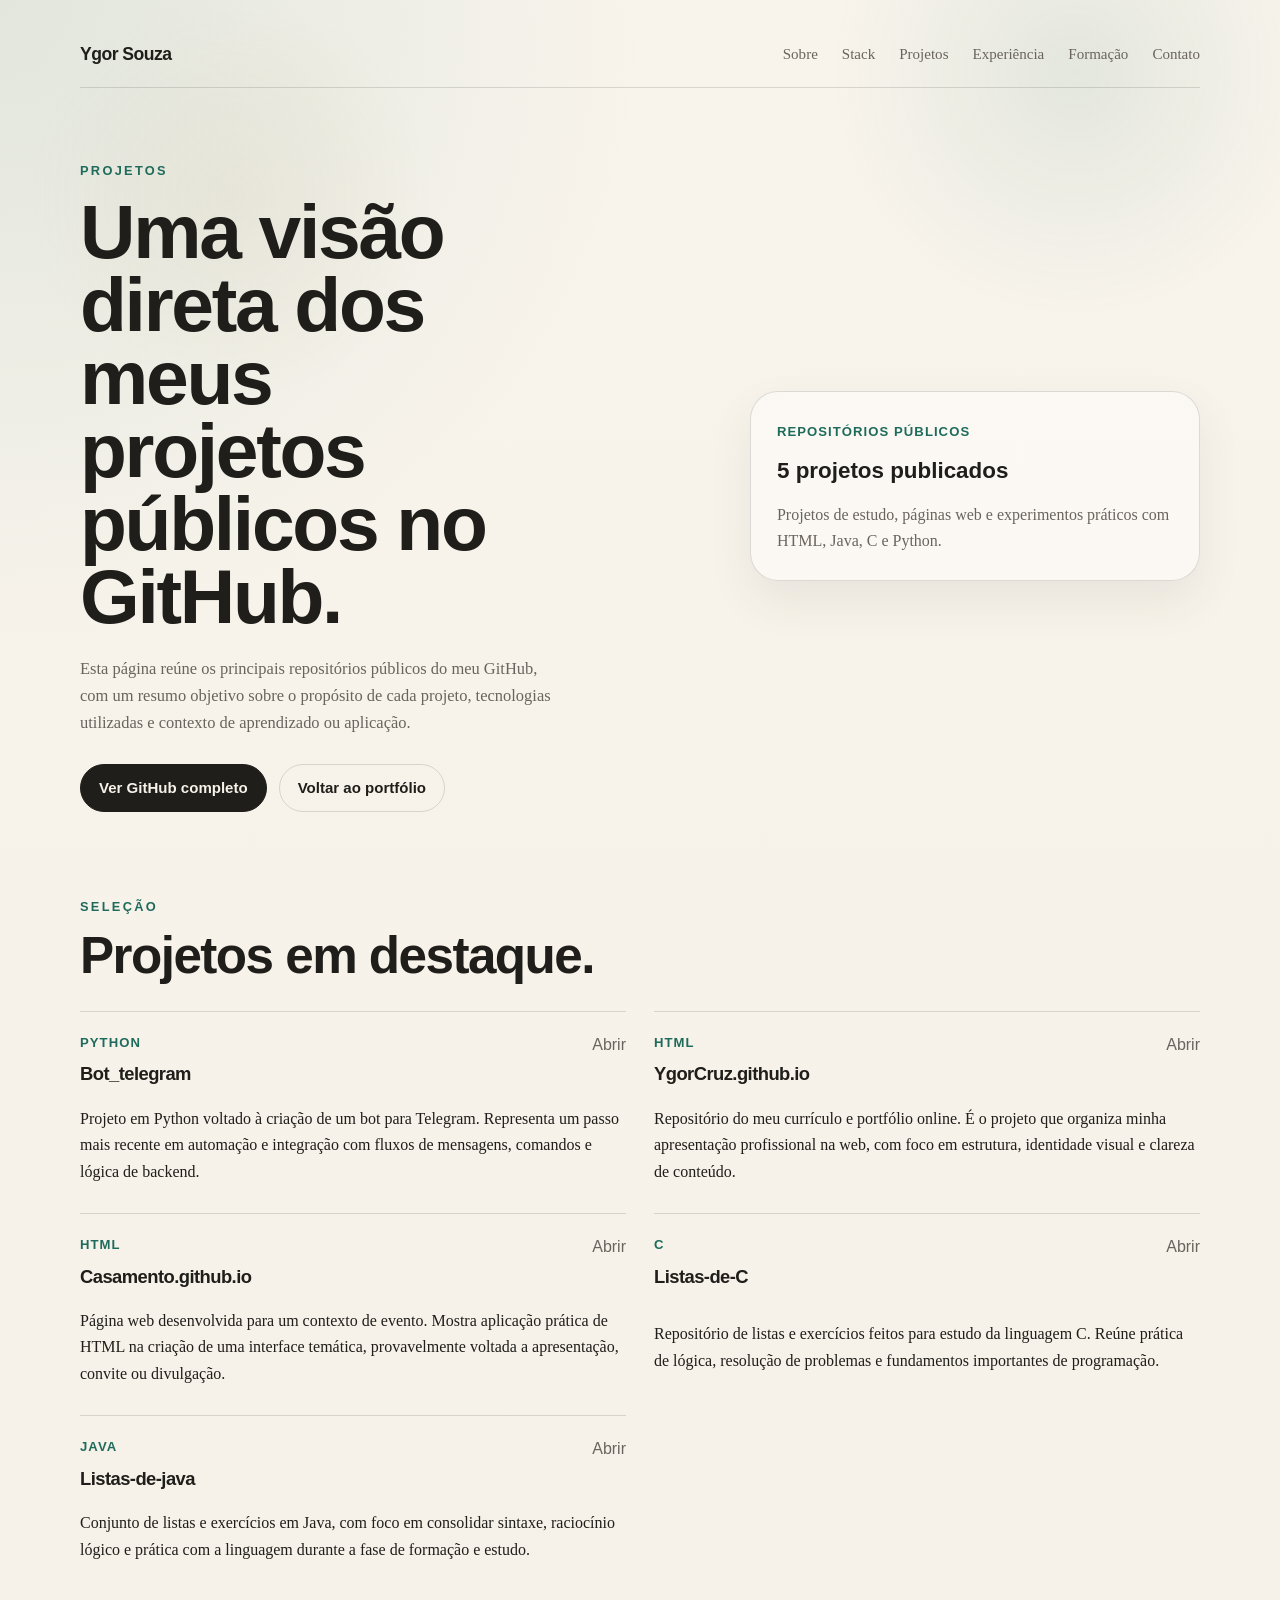
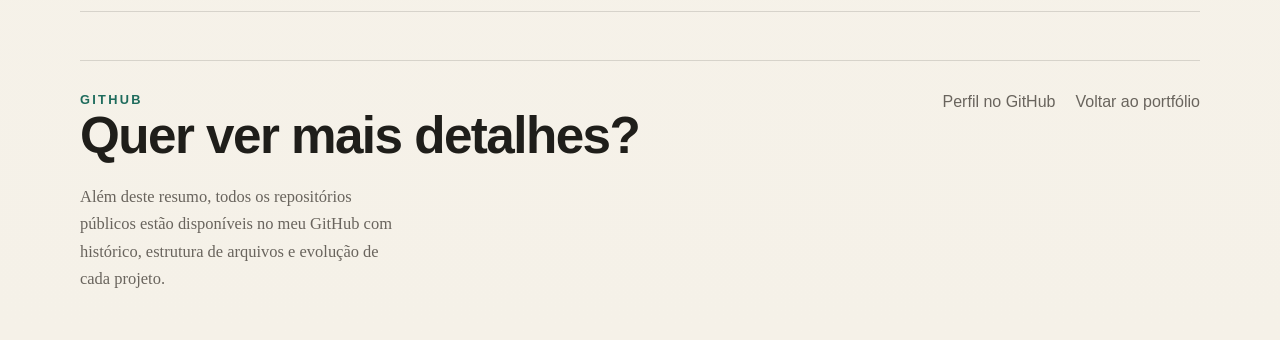
==== projetos.html @ bd63c263 "Autualização de portifólio, sem utilização de framework bootstrap e nova identidade visual" ====
<!DOCTYPE html>
<html lang="pt-BR">
<head>
    <meta charset="UTF-8">
    <meta name="viewport" content="width=device-width, initial-scale=1.0">
    <meta name="description" content="Projetos públicos de Ygor da Cruz B. Souza no GitHub, com foco em prática, estudos e desenvolvimento web.">
    <title>Projetos | Ygor da Cruz B. Souza</title>
    <link rel="icon" type="image/svg+xml" href="Img/favicon.svg">
    <link rel="stylesheet" href="Css/Style.css">
</head>
<body>
    <div class="page-accent" aria-hidden="true"></div>

    <!-- Navegação reaproveitada para manter consistência entre as páginas. -->
    <header class="site-header">
        <div class="shell nav-shell">
            <a class="brand reveal" href="index.html#inicio">Ygor Souza</a>
            <nav class="site-nav reveal reveal-delay-1" aria-label="Navegação principal">
                <a href="index.html#sobre">Sobre</a>
                <a href="index.html#stack">Stack</a>
                <a href="projects.html">Projetos</a>
                <a href="index.html#experiencia">Experiência</a>
                <a href="index.html#formacao">Formação</a>
                <a href="index.html#contato">Contato</a>
            </nav>
        </div>
    </header>

    <main id="inicio">
        <!-- Hero da página de projetos com contexto e atalhos principais. -->
        <section class="hero shell projects-hero">
            <div class="hero-copy">
                <p class="eyebrow reveal">Projetos</p>
                <h1 class="reveal reveal-delay-1">Uma visão direta dos meus projetos públicos no GitHub.</h1>
                <p class="lead reveal reveal-delay-2">
                    Esta página reúne os principais repositórios públicos do meu GitHub, com um resumo objetivo sobre o
                    propósito de cada projeto, tecnologias utilizadas e contexto de aprendizado ou aplicação.
                </p>

                <div class="hero-actions reveal reveal-delay-3">
                    <a class="button primary" href="https://github.com/YgorCruz" target="_blank" rel="noopener noreferrer">Ver GitHub completo</a>
                    <a class="button ghost" href="index.html">Voltar ao portfólio</a>
                </div>
            </div>

            <div class="hero-media reveal reveal-delay-2">
                <div class="project-summary">
                    <span>Repositórios públicos</span>
                    <strong>5 projetos publicados</strong>
                    <p>Projetos de estudo, páginas web e experimentos práticos com HTML, Java, C e Python.</p>
                </div>
            </div>
        </section>

        <!-- Grade com os repositórios públicos resumidos manualmente. -->
        <section class="section shell" id="projetos-lista">
            <div class="section-head reveal">
                <p class="eyebrow">Seleção</p>
                <h2>Projetos em destaque.</h2>
            </div>

            <div class="project-grid">
                <article class="project-card reveal reveal-delay-1">
                    <div class="project-top">
                        <div>
                            <p class="project-meta">Python</p>
                            <h3>Bot_telegram</h3>
                        </div>
                        <a class="project-link" href="https://github.com/YgorCruz/Bot_telegram" target="_blank" rel="noopener noreferrer">Abrir</a>
                    </div>
                    <p>
                        Projeto em Python voltado à criação de um bot para Telegram. Representa um passo mais recente em
                        automação e integração com fluxos de mensagens, comandos e lógica de backend.
                    </p>
                </article>

                <article class="project-card reveal reveal-delay-2">
                    <div class="project-top">
                        <div>
                            <p class="project-meta">HTML</p>
                            <h3>YgorCruz.github.io</h3>
                        </div>
                        <a class="project-link" href="https://github.com/YgorCruz/YgorCruz.github.io" target="_blank" rel="noopener noreferrer">Abrir</a>
                    </div>
                    <p>
                        Repositório do meu currículo e portfólio online. É o projeto que organiza minha apresentação
                        profissional na web, com foco em estrutura, identidade visual e clareza de conteúdo.
                    </p>
                </article>

                <article class="project-card reveal reveal-delay-3">
                    <div class="project-top">
                        <div>
                            <p class="project-meta">HTML</p>
                            <h3>Casamento.github.io</h3>
                        </div>
                        <a class="project-link" href="https://github.com/YgorCruz/Casamento.github.io" target="_blank" rel="noopener noreferrer">Abrir</a>
                    </div>
                    <p>
                        Página web desenvolvida para um contexto de evento. Mostra aplicação prática de HTML na criação
                        de uma interface temática, provavelmente voltada a apresentação, convite ou divulgação.
                    </p>
                </article>

                <article class="project-card reveal reveal-delay-1">
                    <div class="project-top">
                        <div>
                            <p class="project-meta">C</p>
                            <h3>Listas-de-C</h3>
                        </div>
                        <a class="project-link" href="https://github.com/YgorCruz/Listas-de-C" target="_blank" rel="noopener noreferrer">Abrir</a>
                    </div>
                    <p>
                        Repositório de listas e exercícios feitos para estudo da linguagem C. Reúne prática de lógica,
                        resolução de problemas e fundamentos importantes de programação.
                    </p>
                </article>

                <article class="project-card reveal reveal-delay-2">
                    <div class="project-top">
                        <div>
                            <p class="project-meta">Java</p>
                            <h3>Listas-de-java</h3>
                        </div>
                        <a class="project-link" href="https://github.com/YgorCruz/Listas-de-java" target="_blank" rel="noopener noreferrer">Abrir</a>
                    </div>
                    <p>
                        Conjunto de listas e exercícios em Java, com foco em consolidar sintaxe, raciocínio lógico e
                        prática com a linguagem durante a fase de formação e estudo.
                    </p>
                </article>
            </div>
        </section>

        <!-- Fechamento com link para o perfil completo no GitHub. -->
        <section class="section shell">
            <div class="contact reveal">
                <div>
                    <p class="eyebrow">GitHub</p>
                    <h2>Quer ver mais detalhes?</h2>
                    <p class="lead compact">
                        Além deste resumo, todos os repositórios públicos estão disponíveis no meu GitHub com histórico,
                        estrutura de arquivos e evolução de cada projeto.
                    </p>
                </div>

                <div class="contact-links">
                    <a href="https://github.com/YgorCruz" target="_blank" rel="noopener noreferrer">Perfil no GitHub</a>
                    <a href="index.html">Voltar ao portfólio</a>
                </div>
            </div>
        </section>
    </main>

    <script src="Js/main.js"></script>
</body>
</html>
---- Css/Style.css ----
:root {
    /* Tokens visuais centrais usados nas duas páginas. */
    --bg: #f5f1e8;
    --surface: rgba(255, 255, 255, 0.72);
    --surface-strong: rgba(255, 255, 255, 0.9);
    --text: #1f1e1a;
    --muted: #69645d;
    --line: rgba(31, 30, 26, 0.14);
    --accent: #1e6b5c;
    --accent-soft: rgba(30, 107, 92, 0.12);
    --shadow: 0 20px 45px rgba(63, 52, 35, 0.08);
    --radius-lg: 28px;
    --radius-md: 18px;
    --radius-sm: 12px;
    --content: 1120px;
}

* {
    box-sizing: border-box;
    margin: 0;
    padding: 0;
}

html {
    scroll-behavior: smooth;
}

body {
    background:
        radial-gradient(circle at top left, rgba(30, 107, 92, 0.1), transparent 28%),
        linear-gradient(180deg, #f8f4ec 0%, var(--bg) 100%);
    color: var(--text);
    font-family: Georgia, "Times New Roman", serif;
    line-height: 1.65;
}

body::selection {
    background: rgba(30, 107, 92, 0.16);
}

a {
    color: inherit;
    text-decoration: none;
}

img {
    display: block;
    max-width: 100%;
}

.page-accent {
    /* Camada decorativa fixa para evitar fundo totalmente plano. */
    position: fixed;
    inset: 0;
    pointer-events: none;
    background:
        radial-gradient(circle at 84% 8%, rgba(30, 107, 92, 0.09), transparent 18%),
        radial-gradient(circle at 18% 22%, rgba(176, 146, 92, 0.08), transparent 16%);
    z-index: -1;
}

.shell {
    width: min(var(--content), calc(100% - 40px));
    margin: 0 auto;
}

.site-header {
    padding: 22px 0 0;
}

.nav-shell {
    display: flex;
    justify-content: space-between;
    align-items: center;
    gap: 18px;
    padding: 18px 0;
    border-bottom: 1px solid var(--line);
}

.brand,
h1,
h2,
h3 {
    font-family: "Trebuchet MS", "Gill Sans", sans-serif;
    letter-spacing: -0.03em;
}

.brand {
    font-size: 1.1rem;
    font-weight: 700;
}

.site-nav {
    display: flex;
    flex-wrap: wrap;
    gap: 10px 24px;
    color: var(--muted);
    font-size: 0.94rem;
}

.site-nav a {
    position: relative;
}

.site-nav a::after,
.contact-links a::after {
    content: "";
    position: absolute;
    left: 0;
    bottom: -4px;
    width: 100%;
    height: 1px;
    background: currentColor;
    transform: scaleX(0);
    transform-origin: left;
    transition: transform 0.24s ease;
}

.site-nav a:hover::after,
.site-nav a:focus-visible::after,
.contact-links a:hover::after,
.contact-links a:focus-visible::after {
    transform: scaleX(1);
}

.hero {
    /* A hero quebra para uma coluna em telas menores para evitar sobreposição. */
    display: grid;
    grid-template-columns: minmax(0, 1.1fr) minmax(280px, 0.8fr);
    gap: clamp(28px, 4vw, 54px);
    align-items: center;
    padding: 72px 0 36px;
}

.hero-copy,
.hero-media,
.copy-block,
.education-block,
.stack-group {
    min-width: 0;
}

.eyebrow {
    color: var(--accent);
    font-family: "Trebuchet MS", "Gill Sans", sans-serif;
    font-size: 0.8rem;
    font-weight: 700;
    letter-spacing: 0.18em;
    text-transform: uppercase;
}

h1 {
    max-width: 11ch;
    margin-top: 14px;
    font-size: clamp(2.8rem, 6vw, 5.4rem);
    line-height: 0.95;
}

h2 {
    font-size: clamp(2rem, 4vw, 3.4rem);
    line-height: 1;
}

h3 {
    font-size: 1.15rem;
}

.lead {
    max-width: 58ch;
    margin-top: 22px;
    color: var(--muted);
    font-size: 1.03rem;
}

.lead.compact {
    max-width: 40ch;
}

.hero-actions {
    display: flex;
    flex-wrap: wrap;
    gap: 12px;
    margin-top: 28px;
}

.button {
    display: inline-flex;
    align-items: center;
    justify-content: center;
    min-height: 48px;
    padding: 0 18px;
    border-radius: 999px;
    border: 1px solid var(--line);
    font-family: "Trebuchet MS", "Gill Sans", sans-serif;
    font-size: 0.94rem;
    font-weight: 700;
    transition: transform 0.22s ease, background-color 0.22s ease, border-color 0.22s ease;
}

.button:hover,
.button:focus-visible {
    transform: translateY(-2px);
}

.button.primary {
    background: var(--text);
    border-color: var(--text);
    color: #f7f2e9;
}

.button.ghost {
    background: transparent;
}

.hero-media {
    position: relative;
}

.hero-copy h1,
.hero-copy .lead,
.hero-copy .hero-actions {
    position: relative;
    z-index: 1;
}

.portrait-wrap {
    overflow: hidden;
    border-radius: var(--radius-lg);
    background: #ddd5c9;
    box-shadow: var(--shadow);
    width: 100%;
}

.portrait {
    width: 100%;
    aspect-ratio: 0.92 / 1.08;
    object-fit: cover;
    object-position: center top;
}

.hero-note {
    max-width: 280px;
    margin-top: 18px;
    margin-left: auto;
    padding-top: 16px;
    border-top: 1px solid var(--line);
    color: var(--muted);
}

.hero-note span,
.fact-label,
.muted,
.stack-group li span,
.entry-list span {
    color: var(--muted);
}

.hero-note strong {
    display: block;
    margin-top: 6px;
    color: var(--text);
    font-family: "Trebuchet MS", "Gill Sans", sans-serif;
}

.project-summary {
    /* Caixa resumida usada no topo da página de projetos. */
    padding: 26px;
    border: 1px solid var(--line);
    border-radius: var(--radius-lg);
    background: rgba(255, 255, 255, 0.45);
    box-shadow: var(--shadow);
}

.project-summary span,
.project-meta {
    color: var(--accent);
    font-family: "Trebuchet MS", "Gill Sans", sans-serif;
    font-size: 0.82rem;
    font-weight: 700;
    letter-spacing: 0.08em;
    text-transform: uppercase;
}

.project-summary strong {
    display: block;
    margin-top: 8px;
    font-family: "Trebuchet MS", "Gill Sans", sans-serif;
    font-size: 1.4rem;
}

.project-summary p {
    margin-top: 12px;
    color: var(--muted);
}

.section {
    padding: 48px 0;
    scroll-margin-top: 60px;
}

.section + .section {
    border-top: 1px solid var(--line);
}

.section-head {
    margin-bottom: 30px;
}

.section-head h2 {
    margin-top: 12px;
}

.two-column {
    display: grid;
    grid-template-columns: minmax(0, 1.2fr) minmax(280px, 0.8fr);
    gap: 44px;
}

.copy-block p {
    max-width: 62ch;
}

.copy-block p + p {
    margin-top: 16px;
}

.fact-block,
.stack-group ul,
.entry-list {
    list-style: none;
}

.fact-block {
    display: grid;
    gap: 22px;
    align-content: start;
}

.fact-block li,
.timeline-item,
.stack-group li,
.entry-list li,
.contact {
    border-top: 1px solid var(--line);
}

.fact-block li {
    padding-top: 18px;
}

.fact-block li:first-child,
.timeline-item:first-child,
.stack-group li:first-child,
.entry-list li:first-child {
    padding-top: 0;
    border-top: 0;
}

.fact-block strong,
.stack-group li strong {
    display: block;
    margin-top: 4px;
    font-family: "Trebuchet MS", "Gill Sans", sans-serif;
}

.stack-grid {
    display: grid;
    grid-template-columns: repeat(2, minmax(0, 1fr));
    gap: 28px;
}

/* Cards usados apenas na listagem de projetos. */
.project-grid {
    display: grid;
    grid-template-columns: repeat(2, minmax(0, 1fr));
    gap: 28px;
}

.stack-group h3 {
    margin-bottom: 18px;
}

.project-card {
    display: grid;
    gap: 16px;
    padding-top: 20px;
    border-top: 1px solid var(--line);
}

.project-top {
    display: flex;
    justify-content: space-between;
    align-items: flex-start;
    gap: 16px;
}

.project-top h3 {
    margin-top: 6px;
}

.project-link {
    position: relative;
    color: var(--muted);
    font-family: "Trebuchet MS", "Gill Sans", sans-serif;
    white-space: nowrap;
}

.project-link::after {
    content: "";
    position: absolute;
    left: 0;
    bottom: -4px;
    width: 100%;
    height: 1px;
    background: currentColor;
    transform: scaleX(0);
    transform-origin: left;
    transition: transform 0.24s ease;
}

.project-link:hover::after,
.project-link:focus-visible::after {
    transform: scaleX(1);
}

.stack-group li {
    display: flex;
    justify-content: space-between;
    gap: 18px;
    padding: 14px 0;
}

.stack-group li strong {
    margin-top: 0;
    text-align: right;
    font-size: 0.96rem;
    font-weight: 700;
}

.timeline {
    /* A timeline usa duas colunas no desktop e colapsa no mobile. */
    display: grid;
}

.timeline-item {
    display: grid;
    grid-template-columns: 160px minmax(0, 1fr);
    gap: 24px;
    padding: 22px 0;
}

.timeline-year {
    color: var(--accent);
    font-family: "Trebuchet MS", "Gill Sans", sans-serif;
    font-weight: 700;
}

.timeline-item h3 {
    margin-bottom: 4px;
}

.entry-list li {
    display: grid;
    gap: 4px;
    padding: 16px 0;
}

.entry-list small {
    color: var(--accent);
}

.contact {
    display: grid;
    grid-template-columns: minmax(0, 1fr) auto;
    gap: 28px;
    padding-top: 28px;
}

.contact-links {
    display: flex;
    flex-wrap: wrap;
    align-content: start;
    justify-content: flex-end;
    gap: 12px 20px;
    font-family: "Trebuchet MS", "Gill Sans", sans-serif;
}

.contact-links a {
    position: relative;
    color: var(--muted);
}

@media (max-width: 1100px) {
    .hero {
        grid-template-columns: 1fr;
        align-items: start;
    }

    .hero-media {
        max-width: 560px;
    }

    h1 {
        max-width: 100%;
    }
}

.reveal {
    /* Estado inicial das animações observadas pelo IntersectionObserver. */
    opacity: 0;
    transform: translateY(28px);
    transition: opacity 0.8s ease, transform 0.8s ease;
}

.reveal-delay-1 {
    transition-delay: 0.08s;
}

.reveal-delay-2 {
    transition-delay: 0.16s;
}

.reveal-delay-3 {
    transition-delay: 0.24s;
}

.reveal.is-visible {
    opacity: 1;
    transform: translateY(0);
}

@media (max-width: 960px) {
    /* Breakpoint principal de empilhamento dos blocos em coluna única. */
    .hero,
    .two-column,
    .stack-grid,
    .project-grid,
    .contact {
        grid-template-columns: 1fr;
    }

    h1 {
        max-width: 100%;
    }

    .hero {
        gap: 32px;
    }

    .hero-media {
        max-width: 100%;
    }

    .contact-links {
        justify-content: flex-start;
    }
}

@media (max-width: 720px) {
    .shell {
        width: min(var(--content), calc(100% - 24px));
    }

    .nav-shell {
        flex-direction: column;
        align-items: flex-start;
    }

    .hero {
        padding-top: 40px;
    }

    .timeline-item {
        grid-template-columns: 1fr;
        gap: 10px;
    }

    .stack-group li {
        flex-direction: column;
    }

    .stack-group li strong {
        text-align: left;
    }
}

@media (prefers-reduced-motion: reduce) {
    /* Remove animações quando o usuário prefere menos movimento. */
    html {
        scroll-behavior: auto;
    }

    .reveal,
    .reveal-delay-1,
    .reveal-delay-2,
    .reveal-delay-3 {
        opacity: 1;
        transform: none;
        transition: none;
    }
}
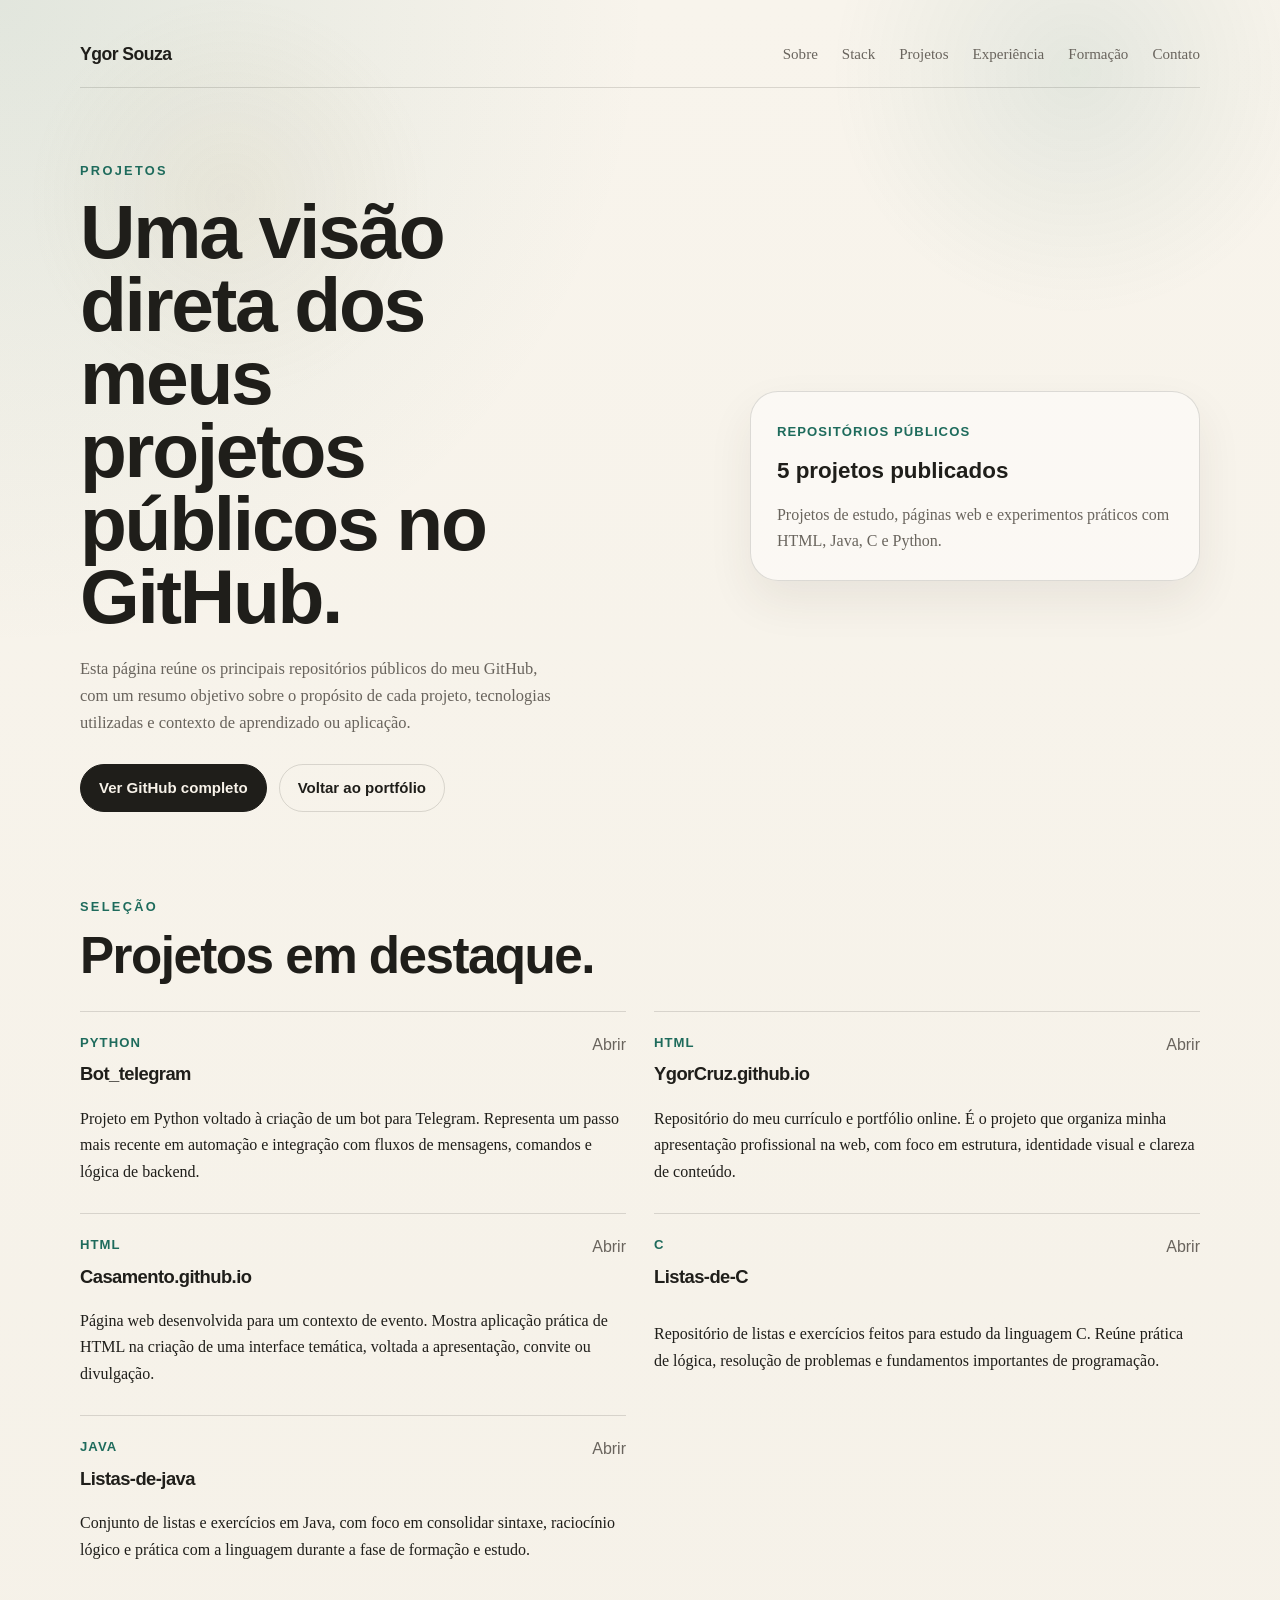
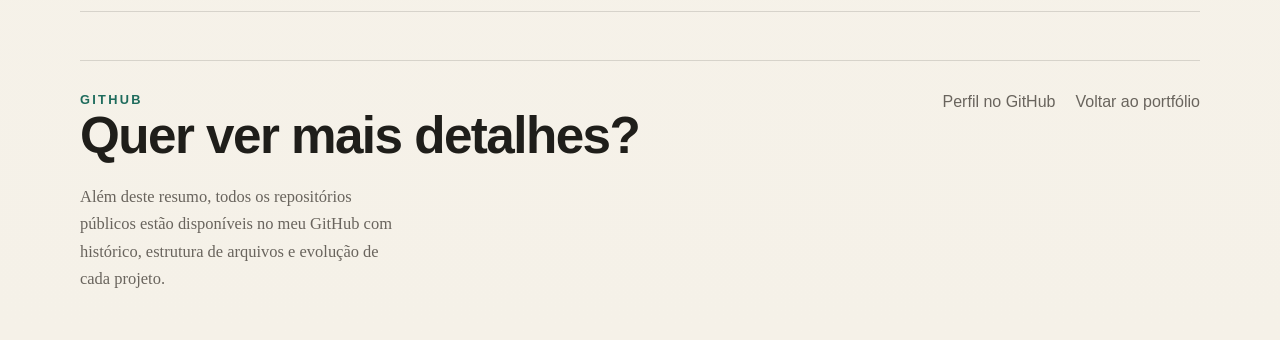
==== commit 6a325a23: "Atualização do portifólio, correção gramatical e no currículo" ====
--- a/projetos.html
+++ b/projetos.html
@@ -98,7 +98,7 @@
                     </div>
                     <p>
                         Página web desenvolvida para um contexto de evento. Mostra aplicação prática de HTML na criação
-                        de uma interface temática, provavelmente voltada a apresentação, convite ou divulgação.
+                        de uma interface temática, voltada a apresentação, convite ou divulgação.
                     </p>
                 </article>
 
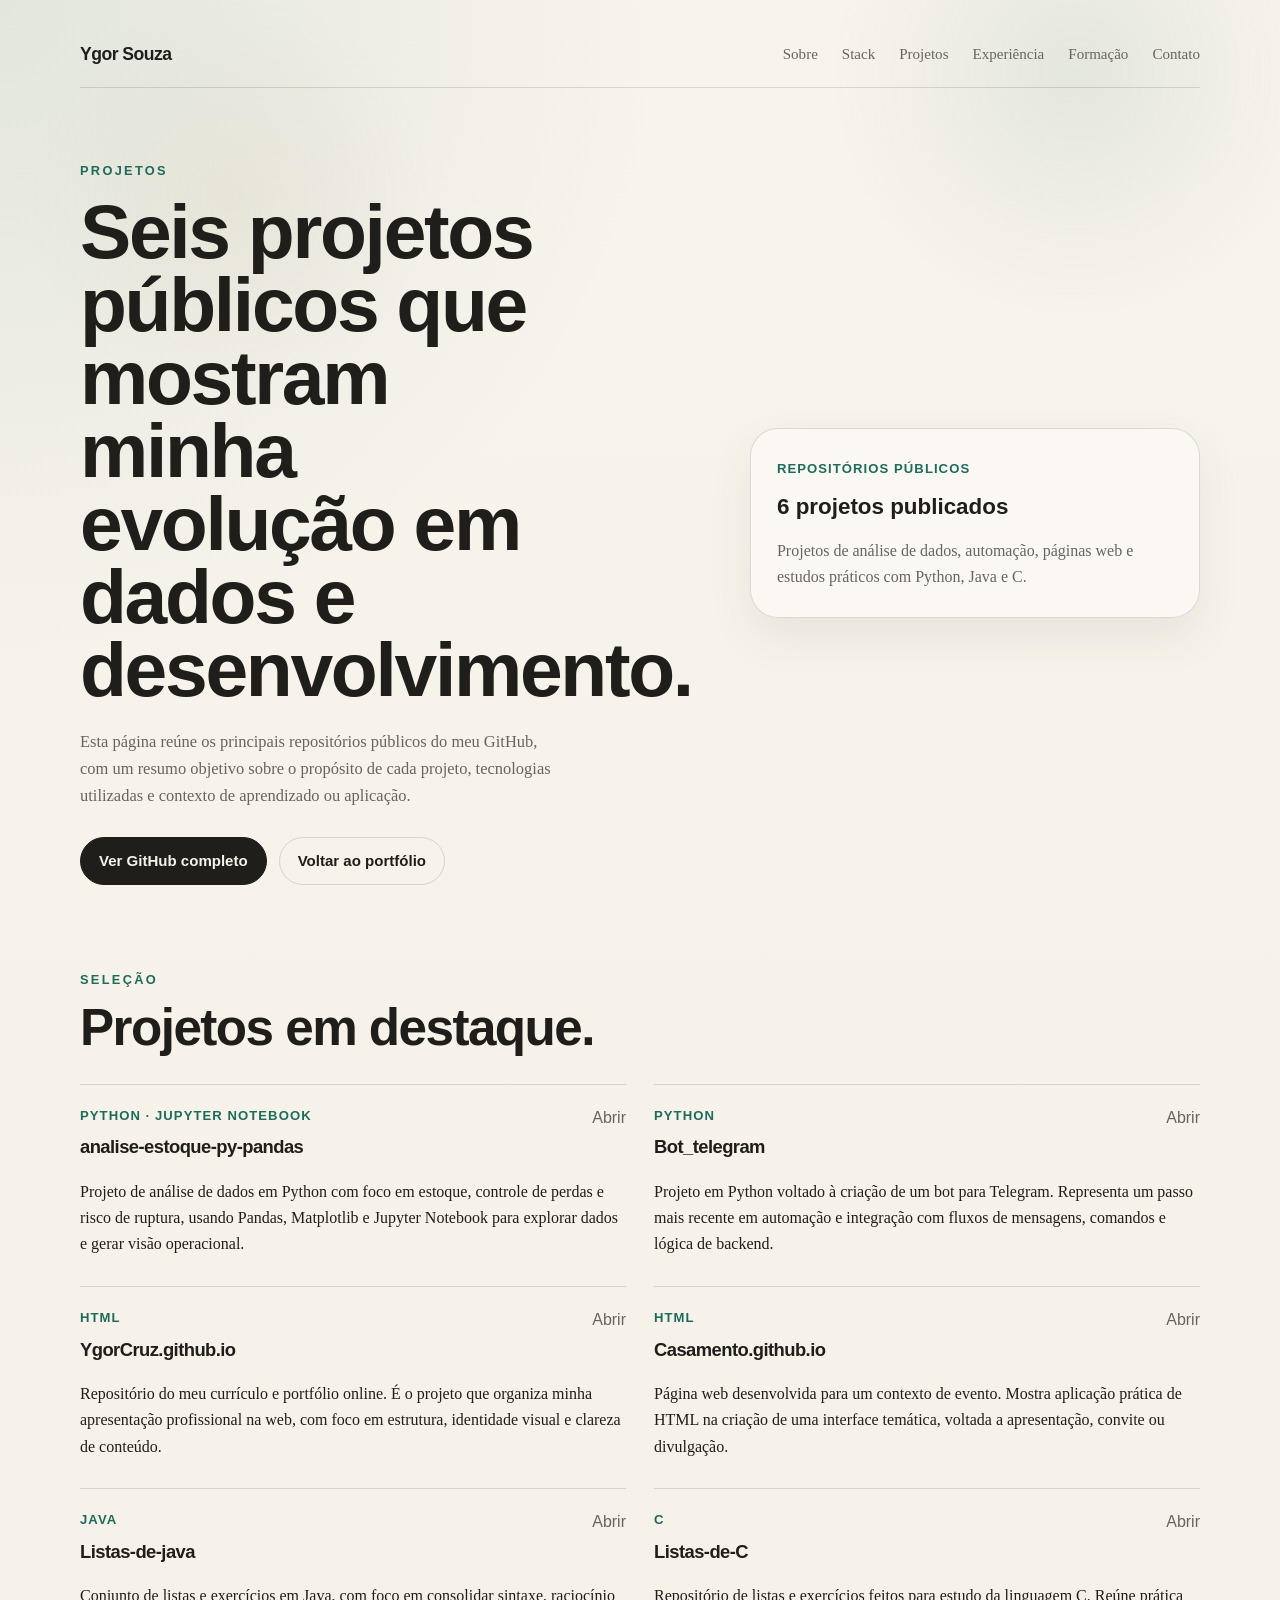
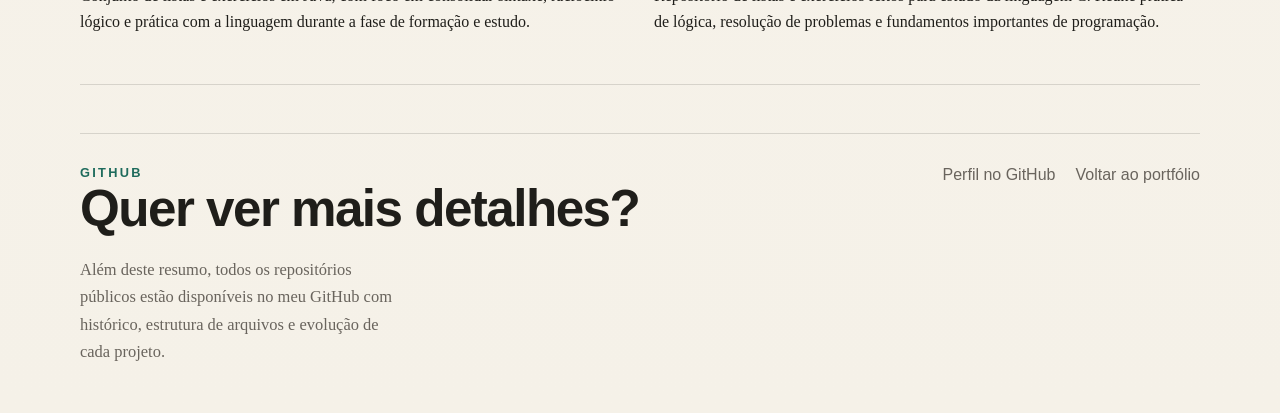
==== commit 9cd2b8c7: "Atualização de portfolio e ajuste na página index" ====
--- a/projetos.html
+++ b/projetos.html
@@ -18,7 +18,7 @@
             <nav class="site-nav reveal reveal-delay-1" aria-label="Navegação principal">
                 <a href="index.html#sobre">Sobre</a>
                 <a href="index.html#stack">Stack</a>
-                <a href="projects.html">Projetos</a>
+                <a href="projetos.html">Projetos</a>
                 <a href="index.html#experiencia">Experiência</a>
                 <a href="index.html#formacao">Formação</a>
                 <a href="index.html#contato">Contato</a>
@@ -31,7 +31,7 @@
         <section class="hero shell projects-hero">
             <div class="hero-copy">
                 <p class="eyebrow reveal">Projetos</p>
-                <h1 class="reveal reveal-delay-1">Uma visão direta dos meus projetos públicos no GitHub.</h1>
+                <h1 class="reveal reveal-delay-1">Seis projetos públicos que mostram minha evolução em dados e desenvolvimento.</h1>
                 <p class="lead reveal reveal-delay-2">
                     Esta página reúne os principais repositórios públicos do meu GitHub, com um resumo objetivo sobre o
                     propósito de cada projeto, tecnologias utilizadas e contexto de aprendizado ou aplicação.
@@ -46,8 +46,8 @@
             <div class="hero-media reveal reveal-delay-2">
                 <div class="project-summary">
                     <span>Repositórios públicos</span>
-                    <strong>5 projetos publicados</strong>
-                    <p>Projetos de estudo, páginas web e experimentos práticos com HTML, Java, C e Python.</p>
+                    <strong>6 projetos publicados</strong>
+                    <p>Projetos de análise de dados, automação, páginas web e estudos práticos com Python, Java e C.</p>
                 </div>
             </div>
         </section>
@@ -63,6 +63,21 @@
                 <article class="project-card reveal reveal-delay-1">
                     <div class="project-top">
                         <div>
+                            <p class="project-meta">Python · Jupyter Notebook</p>
+                            <h3>analise-estoque-py-pandas</h3>
+                        </div>
+                        <a class="project-link" href="https://github.com/YgorCruz/analise-estoque-py-pandas" target="_blank" rel="noopener noreferrer">Abrir</a>
+                    </div>
+                    <p>
+                        Projeto de análise de dados em Python com foco em estoque, controle de perdas e risco de
+                        ruptura, usando Pandas, Matplotlib e Jupyter Notebook para explorar dados e gerar visão
+                        operacional.
+                    </p>
+                </article>
+
+                <article class="project-card reveal reveal-delay-2">
+                    <div class="project-top">
+                        <div>
                             <p class="project-meta">Python</p>
                             <h3>Bot_telegram</h3>
                         </div>
@@ -74,7 +89,7 @@
                     </p>
                 </article>
 
-                <article class="project-card reveal reveal-delay-2">
+                <article class="project-card reveal reveal-delay-3">
                     <div class="project-top">
                         <div>
                             <p class="project-meta">HTML</p>
@@ -88,7 +103,7 @@
                     </p>
                 </article>
 
-                <article class="project-card reveal reveal-delay-3">
+                <article class="project-card reveal reveal-delay-1">
                     <div class="project-top">
                         <div>
                             <p class="project-meta">HTML</p>
@@ -99,20 +114,6 @@
                     <p>
                         Página web desenvolvida para um contexto de evento. Mostra aplicação prática de HTML na criação
                         de uma interface temática, voltada a apresentação, convite ou divulgação.
-                    </p>
-                </article>
-
-                <article class="project-card reveal reveal-delay-1">
-                    <div class="project-top">
-                        <div>
-                            <p class="project-meta">C</p>
-                            <h3>Listas-de-C</h3>
-                        </div>
-                        <a class="project-link" href="https://github.com/YgorCruz/Listas-de-C" target="_blank" rel="noopener noreferrer">Abrir</a>
-                    </div>
-                    <p>
-                        Repositório de listas e exercícios feitos para estudo da linguagem C. Reúne prática de lógica,
-                        resolução de problemas e fundamentos importantes de programação.
                     </p>
                 </article>
 
@@ -129,6 +130,21 @@
                         prática com a linguagem durante a fase de formação e estudo.
                     </p>
                 </article>
+
+                <article class="project-card reveal reveal-delay-3">
+                    <div class="project-top">
+                        <div>
+                            <p class="project-meta">C</p>
+                            <h3>Listas-de-C</h3>
+                        </div>
+                        <a class="project-link" href="https://github.com/YgorCruz/Listas-de-C" target="_blank" rel="noopener noreferrer">Abrir</a>
+                    </div>
+                    <p>
+                        Repositório de listas e exercícios feitos para estudo da linguagem C. Reúne prática de lógica,
+                        resolução de problemas e fundamentos importantes de programação.
+                    </p>
+                </article>
+
             </div>
         </section>
 
